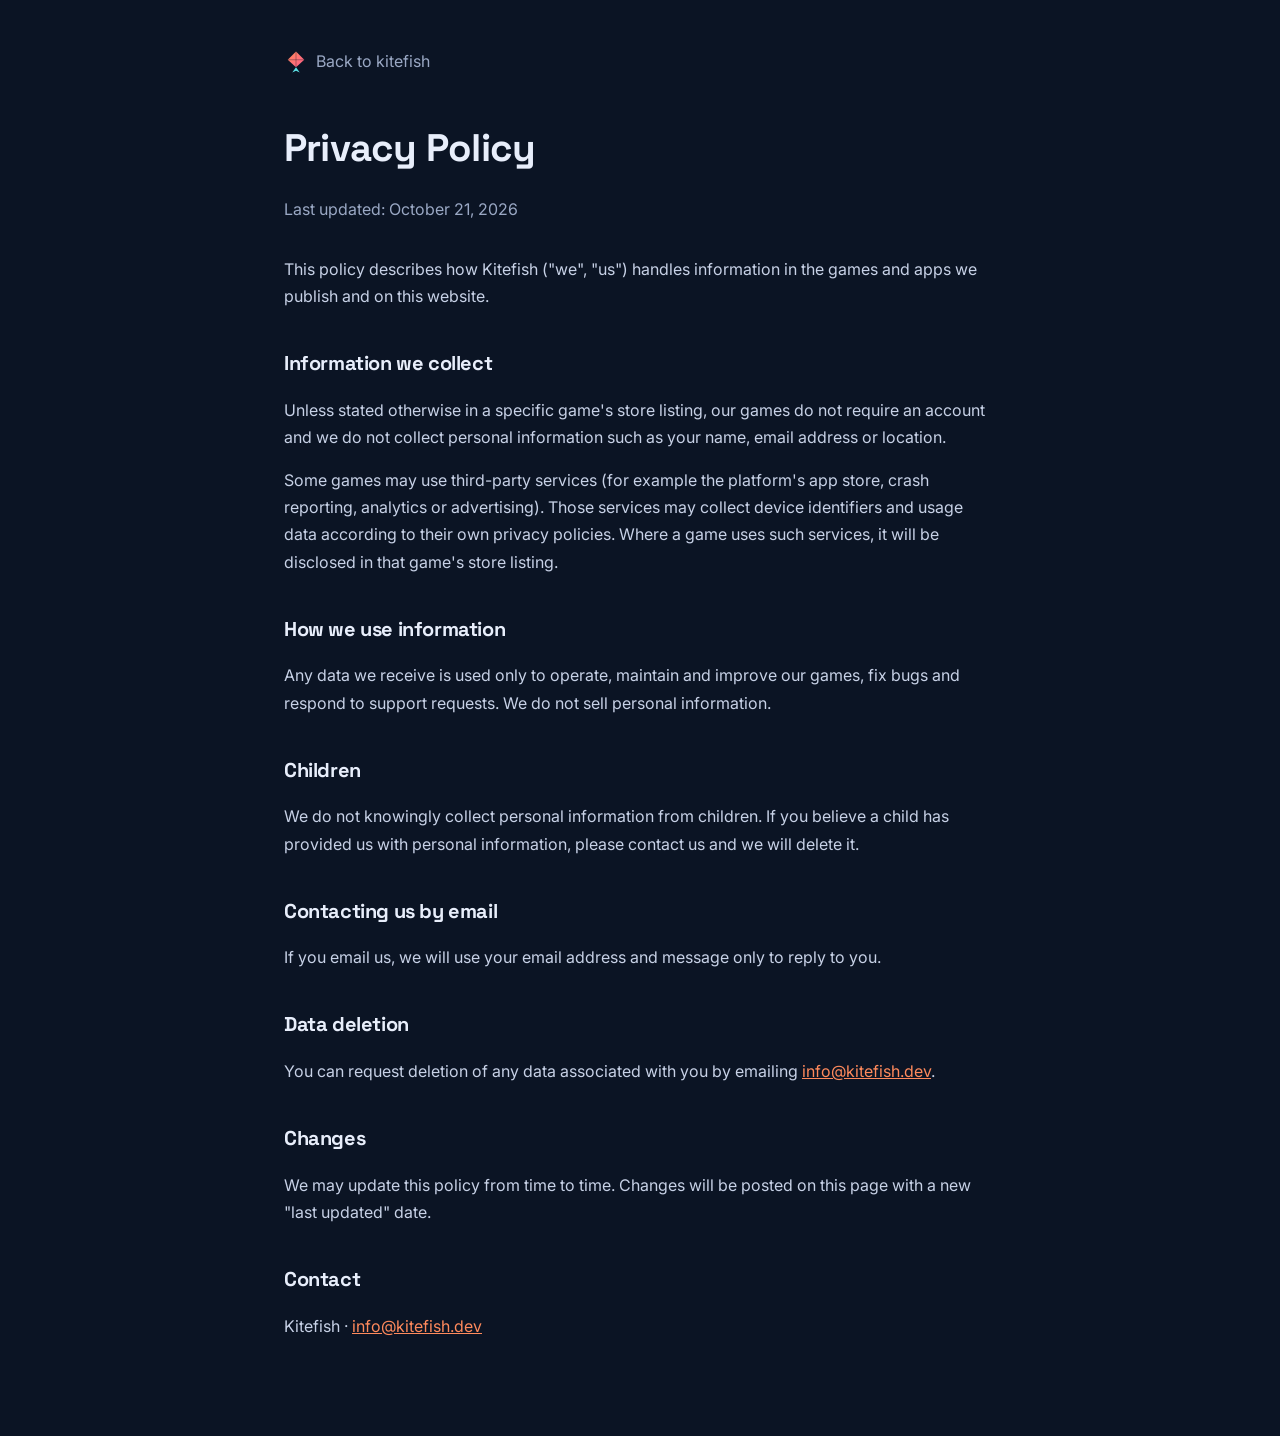
==== privacy.html @ 0909e7d6 "Initial Kitefish website Co-Authored-By: Claude Opus 5.5 <noreply@anthropic.com>" ====
<!doctype html>
<html lang="en">
<head>
  <meta charset="utf-8">
  <meta name="viewport" content="width=device-width, initial-scale=1">
  <title>Privacy Policy — Kitefish</title>
  <meta name="theme-color" content="#0b1424">
  <link rel="icon" href="favicon.svg" type="image/svg+xml">
  <link href="https://fonts.googleapis.com/css2?family=Space+Grotesk:wght@700&family=Inter:wght@400;500&display=swap" rel="stylesheet">
  <style>
    :root { --bg: #0b1424; --line: #22345a; --text: #e8eefb; --muted: #9aa8c4; --coral: #ff8a5c; }
    * { box-sizing: border-box; }
    body { margin: 0; font-family: Inter, system-ui, sans-serif; background: var(--bg); color: var(--text); line-height: 1.7; }
    .wrap { max-width: 760px; margin: 0 auto; padding: 48px 24px 80px; }
    a { color: var(--coral); }
    .back { display: inline-flex; align-items: center; gap: 8px; color: var(--muted); text-decoration: none; margin-bottom: 40px; }
    .back img { width: 24px; }
    h1, h2 { font-family: "Space Grotesk", sans-serif; letter-spacing: -0.02em; }
    h1 { font-size: 2.4rem; margin: 0 0 6px; }
    h2 { font-size: 1.25rem; margin-top: 36px; }
    p, li { color: #c7d1e6; }
    .date { color: var(--muted); margin-bottom: 32px; }
    @media (max-width: 640px) { .wrap { padding: 32px 16px 64px; } }
  </style>
</head>
<body>
  <div class="wrap">
    <a class="back" href="./"><img src="favicon.svg" alt="">Back to kitefish</a>
    <h1>Privacy Policy</h1>
    <p class="date">Last updated: October 21, 2026</p>

    <p>This policy describes how Kitefish ("we", "us") handles information in the games and apps we publish and on this website.</p>

    <h2>Information we collect</h2>
    <p>Unless stated otherwise in a specific game's store listing, our games do not require an account and we do not collect personal information such as your name, email address or location.</p>
    <p>Some games may use third-party services (for example the platform's app store, crash reporting, analytics or advertising). Those services may collect device identifiers and usage data according to their own privacy policies. Where a game uses such services, it will be disclosed in that game's store listing.</p>

    <h2>How we use information</h2>
    <p>Any data we receive is used only to operate, maintain and improve our games, fix bugs and respond to support requests. We do not sell personal information.</p>

    <h2>Children</h2>
    <p>We do not knowingly collect personal information from children. If you believe a child has provided us with personal information, please contact us and we will delete it.</p>

    <h2>Contacting us by email</h2>
    <p>If you email us, we will use your email address and message only to reply to you.</p>

    <h2>Data deletion</h2>
    <p>You can request deletion of any data associated with you by emailing <a href="mailto:info@kitefish.dev">info@kitefish.dev</a>.</p>

    <h2>Changes</h2>
    <p>We may update this policy from time to time. Changes will be posted on this page with a new "last updated" date.</p>

    <h2>Contact</h2>
    <p>Kitefish &middot; <a href="mailto:info@kitefish.dev">info@kitefish.dev</a></p>
  </div>
</body>
</html>
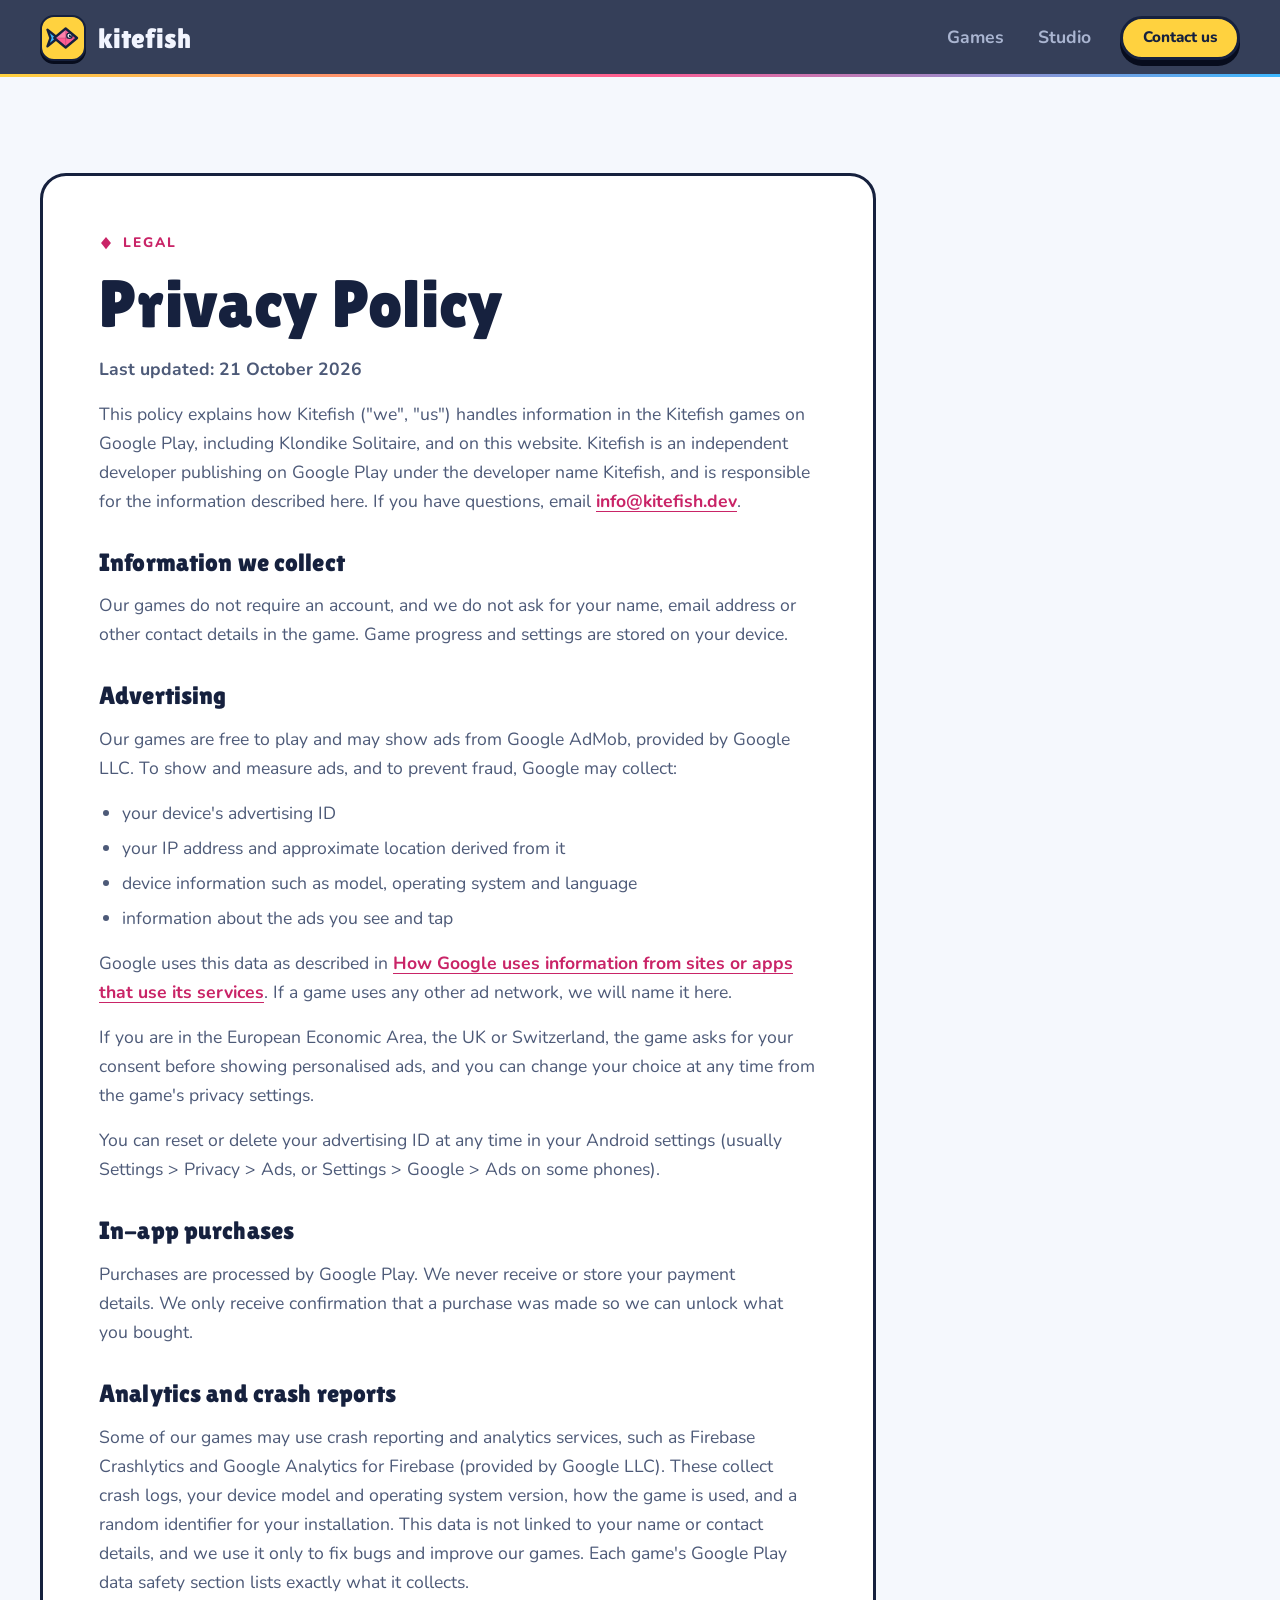
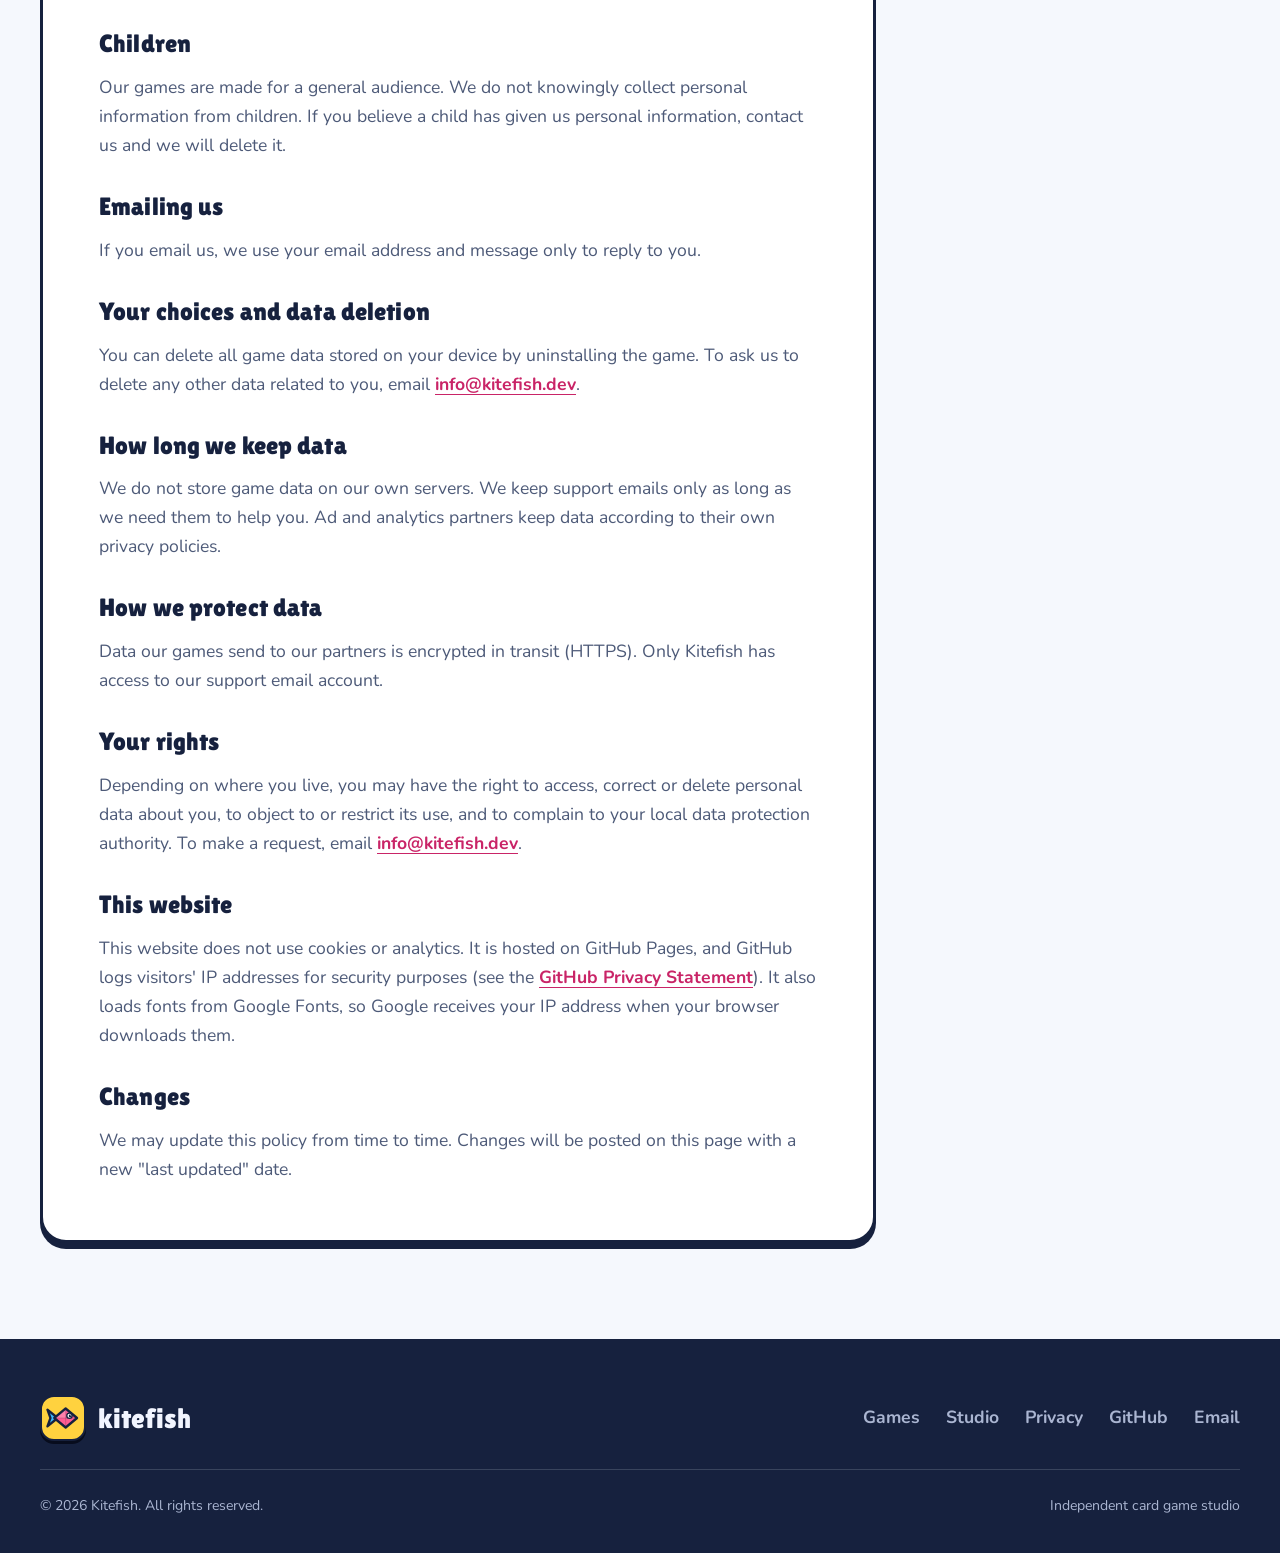
==== commit a63d4c73: "Rebuild site with Sticker Pop brand and new logo New diamond-fish mark, sticker-style design system," ====
--- a/privacy.html
+++ b/privacy.html
@@ -2,56 +2,121 @@
 <html lang="en">
 <head>
   <meta charset="utf-8">
-  <meta name="viewport" content="width=device-width, initial-scale=1">
-  <title>Privacy Policy — Kitefish</title>
-  <meta name="theme-color" content="#0b1424">
+  <meta name="viewport" content="width=device-width, initial-scale=1, viewport-fit=cover">
+  <title>Privacy Policy | Kitefish</title>
+  <meta name="description" content="How Kitefish games and the kitefish.dev website handle your data.">
+  <meta name="theme-color" content="#16213e">
   <link rel="icon" href="favicon.svg" type="image/svg+xml">
-  <link href="https://fonts.googleapis.com/css2?family=Space+Grotesk:wght@700&family=Inter:wght@400;500&display=swap" rel="stylesheet">
-  <style>
-    :root { --bg: #0b1424; --line: #22345a; --text: #e8eefb; --muted: #9aa8c4; --coral: #ff8a5c; }
-    * { box-sizing: border-box; }
-    body { margin: 0; font-family: Inter, system-ui, sans-serif; background: var(--bg); color: var(--text); line-height: 1.7; }
-    .wrap { max-width: 760px; margin: 0 auto; padding: 48px 24px 80px; }
-    a { color: var(--coral); }
-    .back { display: inline-flex; align-items: center; gap: 8px; color: var(--muted); text-decoration: none; margin-bottom: 40px; }
-    .back img { width: 24px; }
-    h1, h2 { font-family: "Space Grotesk", sans-serif; letter-spacing: -0.02em; }
-    h1 { font-size: 2.4rem; margin: 0 0 6px; }
-    h2 { font-size: 1.25rem; margin-top: 36px; }
-    p, li { color: #c7d1e6; }
-    .date { color: var(--muted); margin-bottom: 32px; }
-    @media (max-width: 640px) { .wrap { padding: 32px 16px 64px; } }
-  </style>
+  <link rel="apple-touch-icon" href="images/logo.png">
+  <link rel="preconnect" href="https://fonts.googleapis.com">
+  <link rel="preconnect" href="https://fonts.gstatic.com" crossorigin>
+  <link rel="stylesheet" href="https://fonts.googleapis.com/css2?family=Lilita+One&family=Nunito:wght@400;600;700;800&display=swap">
+  <link rel="stylesheet" href="styles.css">
+  <script src="site.js" defer></script>
 </head>
 <body>
-  <div class="wrap">
-    <a class="back" href="./"><img src="favicon.svg" alt="">Back to kitefish</a>
-    <h1>Privacy Policy</h1>
-    <p class="date">Last updated: October 21, 2026</p>
+  <a class="skip" href="#main">Skip to content</a>
 
-    <p>This policy describes how Kitefish ("we", "us") handles information in the games and apps we publish and on this website.</p>
+  <svg width="0" height="0" style="position:absolute" aria-hidden="true">
+    <symbol id="i-arrow" viewBox="0 0 24 24"><path d="M5 12h14M13 6l6 6-6 6" fill="none" stroke="currentColor" stroke-width="2.6" stroke-linecap="round" stroke-linejoin="round"/></symbol>
+  </svg>
 
-    <h2>Information we collect</h2>
-    <p>Unless stated otherwise in a specific game's store listing, our games do not require an account and we do not collect personal information such as your name, email address or location.</p>
-    <p>Some games may use third-party services (for example the platform's app store, crash reporting, analytics or advertising). Those services may collect device identifiers and usage data according to their own privacy policies. Where a game uses such services, it will be disclosed in that game's store listing.</p>
+  <header class="site-header">
+    <div class="wrap bar">
+      <a class="brand" href="./" aria-label="Kitefish home">
+        <span class="brand-mark"><img src="favicon.svg" alt="" width="38" height="38"></span>
+        kitefish
+      </a>
+      <nav class="nav" aria-label="Main">
+        <a href="./#games">Games</a>
+        <a href="./#studio">Studio</a>
+        <a class="btn btn-sun btn-sm" href="./#contact">Contact us</a>
+      </nav>
+      <button class="menu-btn" type="button" popovertarget="menu" aria-label="Open menu">
+        <svg viewBox="0 0 24 24" aria-hidden="true"><path d="M4 7h16M4 12h16M4 17h16" fill="none" stroke="currentColor" stroke-width="2.4" stroke-linecap="round"/></svg>
+      </button>
+    </div>
+    <span class="progress" aria-hidden="true"></span>
+  </header>
 
-    <h2>How we use information</h2>
-    <p>Any data we receive is used only to operate, maintain and improve our games, fix bugs and respond to support requests. We do not sell personal information.</p>
+  <nav id="menu" class="menu" popover aria-label="Menu">
+    <a href="./#games">Games <svg aria-hidden="true"><use href="#i-arrow"/></svg></a>
+    <a href="./#studio">Studio <svg aria-hidden="true"><use href="#i-arrow"/></svg></a>
+    <a href="./#contact">Contact us <svg aria-hidden="true"><use href="#i-arrow"/></svg></a>
+  </nav>
 
-    <h2>Children</h2>
-    <p>We do not knowingly collect personal information from children. If you believe a child has provided us with personal information, please contact us and we will delete it.</p>
+  <main id="main" class="doc">
+    <div class="wrap">
+      <article class="prose">
+        <p class="eyebrow">Legal</p>
+        <h1>Privacy Policy</h1>
+        <p class="updated">Last updated: 21 October 2026</p>
 
-    <h2>Contacting us by email</h2>
-    <p>If you email us, we will use your email address and message only to reply to you.</p>
+        <p>This policy explains how Kitefish ("we", "us") handles information in the Kitefish games on Google Play, including Klondike Solitaire, and on this website. Kitefish is an independent developer publishing on Google Play under the developer name Kitefish, and is responsible for the information described here. If you have questions, email <a href="mailto:info@kitefish.dev">info@kitefish.dev</a>.</p>
 
-    <h2>Data deletion</h2>
-    <p>You can request deletion of any data associated with you by emailing <a href="mailto:info@kitefish.dev">info@kitefish.dev</a>.</p>
+        <h2>Information we collect</h2>
+        <p>Our games do not require an account, and we do not ask for your name, email address or other contact details in the game. Game progress and settings are stored on your device.</p>
 
-    <h2>Changes</h2>
-    <p>We may update this policy from time to time. Changes will be posted on this page with a new "last updated" date.</p>
+        <h2>Advertising</h2>
+        <p>Our games are free to play and may show ads from Google AdMob, provided by Google LLC. To show and measure ads, and to prevent fraud, Google may collect:</p>
+        <ul>
+          <li>your device's advertising ID</li>
+          <li>your IP address and approximate location derived from it</li>
+          <li>device information such as model, operating system and language</li>
+          <li>information about the ads you see and tap</li>
+        </ul>
+        <p>Google uses this data as described in <a href="https://policies.google.com/technologies/partner-sites">How Google uses information from sites or apps that use its services</a>. If a game uses any other ad network, we will name it here.</p>
+        <p>If you are in the European Economic Area, the UK or Switzerland, the game asks for your consent before showing personalised ads, and you can change your choice at any time from the game's privacy settings.</p>
+        <p>You can reset or delete your advertising ID at any time in your Android settings (usually Settings &gt; Privacy &gt; Ads, or Settings &gt; Google &gt; Ads on some phones).</p>
 
-    <h2>Contact</h2>
-    <p>Kitefish &middot; <a href="mailto:info@kitefish.dev">info@kitefish.dev</a></p>
-  </div>
+        <h2>In-app purchases</h2>
+        <p>Purchases are processed by Google Play. We never receive or store your payment details. We only receive confirmation that a purchase was made so we can unlock what you bought.</p>
+
+        <h2>Analytics and crash reports</h2>
+        <p>Some of our games may use crash reporting and analytics services, such as Firebase Crashlytics and Google Analytics for Firebase (provided by Google LLC). These collect crash logs, your device model and operating system version, how the game is used, and a random identifier for your installation. This data is not linked to your name or contact details, and we use it only to fix bugs and improve our games. Each game's Google Play data safety section lists exactly what it collects.</p>
+
+        <h2>Children</h2>
+        <p>Our games are made for a general audience. We do not knowingly collect personal information from children. If you believe a child has given us personal information, contact us and we will delete it.</p>
+
+        <h2>Emailing us</h2>
+        <p>If you email us, we use your email address and message only to reply to you.</p>
+
+        <h2>Your choices and data deletion</h2>
+        <p>You can delete all game data stored on your device by uninstalling the game. To ask us to delete any other data related to you, email <a href="mailto:info@kitefish.dev">info@kitefish.dev</a>.</p>
+
+        <h2>How long we keep data</h2>
+        <p>We do not store game data on our own servers. We keep support emails only as long as we need them to help you. Ad and analytics partners keep data according to their own privacy policies.</p>
+
+        <h2>How we protect data</h2>
+        <p>Data our games send to our partners is encrypted in transit (HTTPS). Only Kitefish has access to our support email account.</p>
+
+        <h2>Your rights</h2>
+        <p>Depending on where you live, you may have the right to access, correct or delete personal data about you, to object to or restrict its use, and to complain to your local data protection authority. To make a request, email <a href="mailto:info@kitefish.dev">info@kitefish.dev</a>.</p>
+
+        <h2>This website</h2>
+        <p>This website does not use cookies or analytics. It is hosted on GitHub Pages, and GitHub logs visitors' IP addresses for security purposes (see the <a href="https://docs.github.com/en/site-policy/privacy-policies/github-general-privacy-statement">GitHub Privacy Statement</a>). It also loads fonts from Google Fonts, so Google receives your IP address when your browser downloads them.</p>
+
+        <h2>Changes</h2>
+        <p>We may update this policy from time to time. Changes will be posted on this page with a new "last updated" date.</p>
+      </article>
+    </div>
+  </main>
+
+  <footer class="site-footer">
+    <div class="wrap footer-grid">
+      <a class="brand" href="./" aria-label="Kitefish home">
+        <span class="brand-mark"><img src="favicon.svg" alt="" width="38" height="38"></span>
+        kitefish
+      </a>
+      <nav class="footer-links" aria-label="Footer">
+        <a href="./#games">Games</a>
+        <a href="./#studio">Studio</a>
+        <a href="privacy.html" aria-current="page">Privacy</a>
+        <a href="https://github.com/kitefish-dev">GitHub</a>
+        <a href="mailto:info@kitefish.dev">Email</a>
+      </nav>
+      <p class="fine"><span>&copy; <span data-year>2026</span> Kitefish. All rights reserved.</span><span>Independent card game studio</span></p>
+    </div>
+  </footer>
 </body>
 </html>
--- a/styles.css
+++ b/styles.css
@@ -0,0 +1,867 @@
+/* Kitefish site styles.
+   Brand: "Sticker Pop" — sunshine, bubblegum, sky and a navy outline that
+   gives every element a die-cut sticker edge. */
+
+@media (prefers-reduced-motion: no-preference) {
+  @view-transition { navigation: auto; }
+}
+
+@layer reset, tokens, base, layout, components, sections, motion;
+
+/* ---------- Reset ---------- */
+@layer reset {
+  *, *::before, *::after { box-sizing: border-box; }
+  * { margin: 0; padding: 0; }
+  html { -webkit-text-size-adjust: none; text-size-adjust: none; }
+  img, svg { display: block; max-width: 100%; }
+  ul, ol { list-style: none; }
+  button { font: inherit; color: inherit; background: none; border: 0; cursor: pointer; }
+  [hidden] { display: none !important; }
+}
+
+/* ---------- Tokens ---------- */
+@layer tokens {
+  :root {
+    color-scheme: light;
+
+    /* Brand */
+    --sun: #ffd23f;
+    --pink: #ff5c93;
+    --sky: #3db8ff;
+    --navy: #16213e;
+    --white: #ffffff;
+
+    /* Derived */
+    --navy-deep: #070c1d;
+    --paper: #f5f8fd;
+    --ink: var(--navy);
+    --ink-muted: #4d5a78;
+    --on-navy: #f2f5ff;
+    --on-navy-muted: #aab5d1;
+    --line: color-mix(in oklch, var(--navy) 14%, transparent);
+    --line-on-navy: color-mix(in oklch, var(--on-navy) 16%, transparent);
+    --pink-deep: #c92467;
+
+    /* The brand diamond, used as a mask */
+    --diamond: url("data:image/svg+xml,%3Csvg xmlns='http://www.w3.org/2000/svg' viewBox='0 0 24 24'%3E%3Cpath d='M12 1.5 20.5 12 12 22.5 3.5 12z'/%3E%3C/svg%3E");
+
+    /* Type */
+    --font-display: "Lilita One", "Arial Rounded MT Bold", "Trebuchet MS", sans-serif;
+    --font-body: "Nunito", ui-rounded, system-ui, -apple-system, "Segoe UI", Roboto, sans-serif;
+    --step--1: clamp(0.8rem, 0.78rem + 0.1vw, 0.86rem);
+    --step-0: clamp(1rem, 0.97rem + 0.18vw, 1.1rem);
+    --step-1: clamp(1.3rem, 1.18rem + 0.5vw, 1.6rem);
+    --step-2: clamp(1.7rem, 1.4rem + 1.3vw, 2.5rem);
+    --step-3: clamp(2.3rem, 1.6rem + 3.2vw, 4.2rem);
+
+    /* Sticker system */
+    --lift-c: var(--navy);
+    --border: 3px solid var(--navy);
+    --radius: 26px;
+    --radius-sm: 16px;
+
+    --max: 1200px;
+    --header-h: 76px;
+    --ease-out: cubic-bezier(0.16, 1, 0.3, 1);
+    --ease-spring: cubic-bezier(0.34, 1.56, 0.64, 1);
+  }
+
+  /* Re-resolve the drop shadows wherever a section changes --lift-c */
+  :root, .site-header, .hero {
+    --lift: 0 6px 0 var(--lift-c);
+    --lift-hover: 0 9px 0 var(--lift-c);
+    --lift-sm: 0 3px 0 var(--lift-c);
+  }
+
+  @supports (color: oklch(from red l c h)) {
+    :root { --pink-deep: oklch(from var(--pink) calc(l - 0.15) c h); }
+  }
+}
+
+/* ---------- Base ---------- */
+@layer base {
+  html {
+    background: var(--navy);
+    scroll-padding-top: calc(var(--header-h) + 12px);
+  }
+  body {
+    min-height: 100svh;
+    background: var(--paper);
+    color: var(--ink);
+    font-family: var(--font-body);
+    font-size: var(--step-0);
+    line-height: 1.65;
+    -webkit-font-smoothing: antialiased;
+    overflow-x: clip;
+  }
+  h1, h2, h3 {
+    font-family: var(--font-display);
+    font-weight: 400;
+    line-height: 1.02;
+    letter-spacing: 0.005em;
+    text-wrap: balance;
+  }
+  p { text-wrap: pretty; }
+  a { color: inherit; text-underline-offset: 0.2em; }
+  /* Navy ring on light surfaces, sky ring on navy ones */
+  :focus-visible { outline: 3px solid var(--focus, var(--navy)); outline-offset: 3px; border-radius: 10px; }
+  .site-header, .hero, .site-footer, .skip { --focus: var(--sky); }
+  .visually-hidden {
+    position: absolute;
+    width: 1px; height: 1px;
+    margin: -1px;
+    overflow: hidden;
+    clip-path: inset(50%);
+    white-space: nowrap;
+  }
+  ::selection { background: var(--sun); color: var(--navy); }
+  .skip {
+    position: absolute;
+    left: 16px;
+    top: -100px;
+    z-index: 100;
+    padding: 10px 16px;
+    border: var(--border);
+    border-radius: 12px;
+    background: var(--sun);
+    color: var(--navy);
+    font-weight: 800;
+    &:focus { top: 12px; }
+  }
+}
+
+/* ---------- Layout ---------- */
+@layer layout {
+  .wrap {
+    width: 100%;
+    max-width: calc(var(--max) + 80px);
+    margin-inline: auto;
+    padding-left: max(clamp(16px, 4vw, 40px), env(safe-area-inset-left, 0px));
+    padding-right: max(clamp(16px, 4vw, 40px), env(safe-area-inset-right, 0px));
+  }
+  .section { padding-block: clamp(72px, 10vw, 136px); }
+  .section-head {
+    display: grid;
+    justify-items: start;
+    gap: 16px;
+    max-width: 780px;
+    margin-bottom: clamp(36px, 5vw, 60px);
+    & h2 { font-size: var(--step-3); }
+    & p { color: var(--ink-muted); font-size: clamp(1.05rem, 1rem + 0.4vw, 1.25rem); max-width: 56ch; }
+  }
+}
+
+/* ---------- Components ---------- */
+@layer components {
+  .eyebrow {
+    display: inline-flex;
+    align-items: center;
+    gap: 10px;
+    font-weight: 800;
+    font-size: var(--step--1);
+    letter-spacing: 0.14em;
+    text-transform: uppercase;
+    color: var(--pink-deep);
+    &::before {
+      content: "";
+      width: 14px; height: 14px;
+      background: currentColor;
+      -webkit-mask: var(--diamond) center / contain no-repeat;
+      mask: var(--diamond) center / contain no-repeat;
+    }
+  }
+
+  /* Sticker buttons: outline + solid drop that presses down */
+  .btn {
+    --bg: var(--white);
+    --fg: var(--navy);
+    display: inline-flex;
+    align-items: center;
+    justify-content: center;
+    gap: 10px;
+    min-height: 54px;
+    padding: 0 26px;
+    border: var(--border);
+    border-radius: 999px;
+    background: var(--bg);
+    color: var(--fg);
+    box-shadow: var(--lift);
+    font-weight: 800;
+    font-size: 1.02rem;
+    text-decoration: none;
+    white-space: nowrap;
+    transition: translate 0.2s var(--ease-out), box-shadow 0.2s var(--ease-out), background-color 0.2s;
+    & svg { width: 20px; height: 20px; flex: none; transition: translate 0.3s var(--ease-spring); }
+    &:hover { translate: 0 -3px; box-shadow: var(--lift-hover); & svg { translate: 3px 0; } }
+    &:active { translate: 0 4px; box-shadow: 0 2px 0 var(--lift-c); }
+  }
+  .btn-sun { --bg: var(--sun); &:hover { --bg: color-mix(in oklch, var(--sun), var(--white) 25%); } }
+  .btn-pink { --bg: var(--pink); --fg: var(--navy); }
+  .btn-line {
+    --bg: transparent;
+    --fg: var(--on-navy);
+    border-color: color-mix(in oklch, var(--on-navy) 55%, transparent);
+    box-shadow: none;
+    &:hover { --bg: var(--line-on-navy); box-shadow: none; border-color: var(--on-navy); }
+    &:active { box-shadow: none; }
+  }
+  .btn-sm { min-height: 44px; padding-inline: 20px; font-size: 0.95rem; }
+
+  .pill {
+    display: inline-flex;
+    align-items: center;
+    gap: 8px;
+    padding: 5px 13px;
+    border: 2px solid var(--navy);
+    border-radius: 999px;
+    background: var(--white);
+    font-weight: 800;
+    font-size: 0.76rem;
+    letter-spacing: 0.08em;
+    text-transform: uppercase;
+    line-height: 1.4;
+    &.live {
+      background: var(--sun);
+      &::before {
+        content: "";
+        width: 8px; height: 8px;
+        border-radius: 50%;
+        background: var(--pink);
+      }
+    }
+  }
+  .pills { display: flex; flex-wrap: wrap; gap: 8px; }
+
+  /* Brand lockup: app-icon tile + wordmark */
+  .brand {
+    display: inline-flex;
+    align-items: center;
+    gap: 12px;
+    text-decoration: none;
+    font-family: var(--font-display);
+    font-size: 1.75rem;
+    line-height: 1;
+    & .brand-mark {
+      display: grid;
+      place-items: center;
+      width: 46px; height: 46px;
+      border: 2.5px solid var(--navy);
+      border-radius: 14px;
+      background: var(--sun);
+      box-shadow: 0 3px 0 var(--navy-deep);
+      transition: rotate 0.5s var(--ease-spring), scale 0.5s var(--ease-spring);
+      & img { width: 38px; height: 38px; }
+    }
+    &:hover .brand-mark { rotate: -8deg; scale: 1.06; }
+  }
+}
+
+/* ---------- Sections ---------- */
+@layer sections {
+
+  /* Header */
+  .site-header {
+    --lift-c: var(--navy-deep);
+    position: sticky;
+    top: 0;
+    z-index: 50;
+    padding-top: env(safe-area-inset-top, 0px);
+    background: color-mix(in oklch, var(--navy) 86%, transparent);
+    backdrop-filter: blur(14px) saturate(150%);
+    -webkit-backdrop-filter: blur(14px) saturate(150%);
+    border-bottom: 1px solid var(--line-on-navy);
+    color: var(--on-navy);
+    /* Only one element per page may carry a given transition name */
+    & .brand { view-transition-name: brand; }
+    & .bar {
+      height: var(--header-h);
+      display: flex;
+      align-items: center;
+      justify-content: space-between;
+      gap: 16px;
+    }
+  }
+  .progress { display: none; }
+  .nav {
+    display: flex;
+    align-items: center;
+    gap: 4px;
+    & > a:not(.btn) {
+      padding: 8px 15px;
+      border-radius: 999px;
+      font-weight: 700;
+      text-decoration: none;
+      color: var(--on-navy-muted);
+      transition: color 0.2s, background-color 0.2s;
+      &:hover { color: var(--on-navy); background: var(--line-on-navy); }
+    }
+    & .btn { margin-left: 10px; }
+  }
+  .menu-btn {
+    display: none;
+    place-items: center;
+    width: 46px; height: 46px;
+    border: 2px solid var(--line-on-navy);
+    border-radius: 14px;
+    color: var(--on-navy);
+    & svg { width: 22px; height: 22px; }
+  }
+  @media (width < 760px) {
+    .nav { display: none; }
+    .menu-btn { display: grid; }
+  }
+
+  /* Mobile menu (popover) */
+  .menu {
+    position: fixed;
+    inset: calc(var(--header-h) + env(safe-area-inset-top, 0px) + 8px) max(16px, env(safe-area-inset-right, 0px)) auto auto;
+    width: min(280px, calc(100vw - 32px));
+    margin: 0;
+    padding: 10px;
+    border: var(--border);
+    border-radius: 22px;
+    background: var(--white);
+    color: var(--navy);
+    box-shadow: var(--lift);
+    opacity: 0;
+    translate: 0 -10px;
+    scale: 0.97;
+    transform-origin: top right;
+    transition: opacity 0.2s, translate 0.3s var(--ease-out), scale 0.3s var(--ease-out),
+      overlay 0.3s allow-discrete, display 0.3s allow-discrete;
+    &:popover-open {
+      display: grid;
+      gap: 2px;
+      opacity: 1;
+      translate: 0 0;
+      scale: 1;
+      @starting-style { opacity: 0; translate: 0 -10px; scale: 0.97; }
+    }
+    & a {
+      display: flex;
+      align-items: center;
+      justify-content: space-between;
+      padding: 13px 14px;
+      border-radius: 14px;
+      font-weight: 800;
+      text-decoration: none;
+      &:hover { background: var(--paper); }
+      & svg { width: 18px; height: 18px; }
+    }
+    &::backdrop { background: color-mix(in oklch, var(--navy) 40%, transparent); }
+  }
+
+  /* Hero */
+  .hero {
+    --lift-c: var(--navy-deep);
+    position: relative;
+    isolation: isolate;
+    overflow: clip;
+    background: var(--navy);
+    color: var(--on-navy);
+    padding-block: clamp(44px, 7vw, 100px) clamp(56px, 8vw, 110px);
+  }
+  .hero-bg {
+    position: absolute;
+    inset: 0;
+    z-index: -1;
+    pointer-events: none;
+    background:
+      radial-gradient(42% 60% at 88% 18%, color-mix(in oklch, var(--sun) 20%, transparent), transparent 70%),
+      radial-gradient(40% 55% at 0% 95%, color-mix(in oklch, var(--pink) 22%, transparent), transparent 70%),
+      radial-gradient(35% 45% at 60% 115%, color-mix(in oklch, var(--sky) 22%, transparent), transparent 70%);
+    &::before {
+      content: "";
+      position: absolute;
+      inset: 0;
+      background-image: url("data:image/svg+xml,%3Csvg xmlns='http://www.w3.org/2000/svg' width='56' height='56'%3E%3Cpath d='M28 21l6 7-6 7-6-7z' fill='%23fff'/%3E%3C/svg%3E");
+      background-size: 56px 56px;
+      opacity: 0.07;
+      mask-image: radial-gradient(85% 75% at 50% 40%, #000 20%, transparent 80%);
+    }
+  }
+  .hero-grid {
+    display: grid;
+    grid-template-columns: minmax(0, 1.1fr) minmax(0, 1fr);
+    align-items: center;
+    gap: clamp(28px, 5vw, 72px);
+  }
+  @media (width < 900px) {
+    .hero-grid { grid-template-columns: minmax(0, 1fr); }
+  }
+  .hero-copy {
+    container-type: inline-size;
+    display: grid;
+    justify-items: start;
+    gap: 26px;
+    & h1 {
+      font-size: clamp(2.7rem, 14cqi, 5.8rem);
+      line-height: 0.98;
+      /* Single column: the copy is full width, so cap by viewport height too */
+      @media (width < 900px) { font-size: clamp(2.7rem, min(10cqi, 15svh), 4.5rem); }
+    }
+  }
+  .hero-pill {
+    display: inline-flex;
+    align-items: center;
+    gap: 10px;
+    padding: 6px 16px 6px 6px;
+    border: 1.5px solid var(--line-on-navy);
+    border-radius: 999px;
+    background: color-mix(in oklch, var(--navy-deep) 40%, transparent);
+    font-weight: 700;
+    font-size: 0.92rem;
+    color: var(--on-navy);
+    & img {
+      width: 30px; height: 30px;
+      padding: 2px;
+      border-radius: 50%;
+      background: var(--sun);
+    }
+  }
+  .hl {
+    color: var(--sun);
+    text-decoration: underline wavy var(--pink);
+    text-decoration-thickness: 0.07em;
+    text-underline-offset: 0.18em;
+    text-decoration-skip-ink: none;
+  }
+  .lede { font-size: clamp(1.08rem, 1rem + 0.45vw, 1.3rem); color: var(--on-navy-muted); max-width: 48ch; }
+  .actions { display: flex; flex-wrap: wrap; gap: 14px; }
+  .checks {
+    display: flex;
+    flex-wrap: wrap;
+    gap: 10px 24px;
+    font-weight: 700;
+    & li { display: inline-flex; align-items: center; gap: 9px; }
+    & svg {
+      width: 22px; height: 22px;
+      padding: 4px;
+      border-radius: 50%;
+      background: var(--sun);
+      color: var(--navy);
+    }
+  }
+
+  /* Hero art: the mark as a big die-cut sticker on a sunburst */
+  .hero-art {
+    container-type: inline-size;
+    position: relative;
+    width: 100%;
+    max-width: 500px;
+    aspect-ratio: 1;
+    justify-self: center;
+  }
+  @media (width < 900px) {
+    .hero-art { max-width: 380px; }
+  }
+  .burst {
+    position: absolute;
+    inset: -8%;
+    border-radius: 50%;
+    background: repeating-conic-gradient(
+      color-mix(in oklch, var(--sun) 16%, transparent) 0 9deg, transparent 9deg 18deg);
+    mask-image: radial-gradient(closest-side, #000 35%, transparent 100%);
+  }
+  .sticker-back,
+  .sticker {
+    position: absolute;
+    inset: 17%;
+    border: 3px solid var(--navy);
+    border-radius: 13cqi;
+  }
+  .sticker-back {
+    background: var(--sun);
+    rotate: 9deg;
+    box-shadow: 0 2cqi 0 var(--navy-deep);
+  }
+  .sticker {
+    display: grid;
+    place-items: center;
+    background: var(--white);
+    rotate: -5deg;
+    box-shadow: 0 2cqi 0 var(--navy-deep);
+    transition: rotate 0.6s var(--ease-spring), scale 0.6s var(--ease-spring);
+    & img { width: 84%; }
+  }
+  .hero-art:hover .sticker { rotate: 2deg; scale: 1.03; }
+  .confetti {
+    position: absolute;
+    width: var(--s);
+    aspect-ratio: 1;
+    border: 3px solid var(--navy);
+    border-radius: 22%;
+    background: var(--c);
+    rotate: 45deg;
+    box-shadow: 0 1cqi 0 var(--navy-deep);
+  }
+  .badge-free {
+    position: absolute;
+    top: 6%;
+    left: 2%;
+    display: grid;
+    place-items: center;
+    width: 24cqi;
+    aspect-ratio: 1;
+    border: 3px solid var(--navy);
+    border-radius: 50%;
+    background: var(--pink);
+    color: var(--navy);
+    box-shadow: 0 1.4cqi 0 var(--navy-deep);
+    font-family: var(--font-display);
+    font-size: 4.6cqi;
+    line-height: 1;
+    text-align: center;
+    rotate: -12deg;
+  }
+
+  /* Ticker */
+  .ticker {
+    position: relative;
+    overflow: clip;
+    background: var(--sun);
+    color: var(--navy);
+    border-block: 3px solid var(--navy);
+    & .track { display: flex; width: max-content; }
+    & ul {
+      display: flex;
+      align-items: center;
+      gap: 30px;
+      padding: 16px 15px;
+      font-family: var(--font-display);
+      font-size: clamp(1.25rem, 1rem + 1vw, 1.75rem);
+      white-space: nowrap;
+    }
+    & li { display: flex; align-items: center; gap: 30px; }
+    & li::after {
+      content: "";
+      width: 18px; height: 18px;
+      background: var(--pink);
+      -webkit-mask: var(--diamond) center / contain no-repeat;
+      mask: var(--diamond) center / contain no-repeat;
+    }
+  }
+  /* Pause control for all looping motion (WCAG 2.2.2) */
+  .motion-toggle {
+    position: absolute;
+    inset-block: 0;
+    right: 0;
+    display: flex;
+    align-items: center;
+    gap: 8px;
+    padding-inline: 16px;
+    border-left: 3px solid var(--navy);
+    background: var(--sun);
+    font-weight: 800;
+    font-size: 0.88rem;
+    cursor: pointer;
+    & input { width: 18px; height: 18px; accent-color: var(--navy); }
+    &:has(:focus-visible) { outline: 3px solid var(--navy); outline-offset: -6px; }
+    @media (prefers-reduced-motion: reduce) { display: none; }
+  }
+
+  /* Games */
+  .games {
+    display: grid;
+    grid-template-columns: repeat(auto-fit, minmax(min(100%, 440px), 1fr));
+    gap: 28px;
+  }
+  .game {
+    container: game / inline-size;
+    border: var(--border);
+    border-radius: var(--radius);
+    background: var(--white);
+    box-shadow: var(--lift);
+    transition: translate 0.3s var(--ease-out), box-shadow 0.3s var(--ease-out);
+    &:hover { translate: 0 -4px; box-shadow: var(--lift-hover); }
+  }
+  .game-body {
+    display: grid;
+    gap: 22px;
+    padding: clamp(22px, 6cqi, 36px);
+  }
+  @container game (width > 520px) {
+    .game-body { grid-template-columns: auto minmax(0, 1fr); gap: 28px; }
+  }
+  .app-icon {
+    display: grid;
+    place-items: center;
+    width: 112px;
+    aspect-ratio: 1;
+    border: var(--border);
+    border-radius: 28px;
+    background: var(--tint, var(--sun));
+    box-shadow: var(--lift-sm);
+    font-family: var(--font-display);
+    font-size: 3rem;
+    color: var(--navy);
+    & img { width: 82%; }
+  }
+  .game-info {
+    display: grid;
+    align-content: start;
+    gap: 14px;
+    & h3 { font-size: var(--step-2); }
+    & p { color: var(--ink-muted); }
+  }
+  .specs {
+    display: grid;
+    grid-template-columns: repeat(auto-fit, minmax(120px, 1fr));
+    gap: 12px 20px;
+    padding-top: 16px;
+    border-top: 2px dashed var(--line);
+    & dt { font-size: 0.74rem; font-weight: 800; letter-spacing: 0.1em; text-transform: uppercase; color: var(--ink-muted); }
+    & dd { font-weight: 800; }
+  }
+
+  /* Studio bento */
+  .studio { background: var(--white); border-block: 3px solid var(--navy); }
+  .bento-wrap { container-type: inline-size; }
+  .bento {
+    display: grid;
+    grid-template-columns: repeat(3, minmax(0, 1fr));
+    gap: 22px;
+  }
+  .tile {
+    --tint: var(--sun);
+    position: relative;
+    isolation: isolate;
+    display: grid;
+    grid-row: span 3;
+    grid-template-rows: subgrid;
+    row-gap: 14px;
+    padding: 28px;
+    border: var(--border);
+    border-radius: var(--radius);
+    background: var(--paper);
+    box-shadow: var(--lift);
+    overflow: clip;
+    transition: translate 0.3s var(--ease-out), box-shadow 0.3s var(--ease-out), opacity 0.3s;
+    & .ico {
+      display: grid;
+      place-items: center;
+      width: 54px; height: 54px;
+      border: var(--border);
+      border-radius: 16px;
+      background: var(--tint);
+      box-shadow: var(--lift-sm);
+      & svg {
+        width: 26px; height: 26px;
+        fill: none;
+        stroke: var(--navy);
+        stroke-width: 2.2;
+        stroke-linecap: round;
+        stroke-linejoin: round;
+      }
+    }
+    & h3 { font-size: var(--step-1); align-self: end; }
+    & p { color: var(--ink-muted); }
+    &.wide {
+      grid-column: span 2;
+      background: var(--navy);
+      color: var(--on-navy);
+      & p { color: var(--on-navy-muted); max-width: min(40ch, 58%); }
+      & h3 { font-size: var(--step-2); max-width: 16ch; }
+      &::after {
+        content: "";
+        position: absolute;
+        z-index: -1;
+        right: -4%;
+        bottom: -22%;
+        width: 42%;
+        aspect-ratio: 1;
+        background: url("favicon.svg") center / contain no-repeat;
+        rotate: -14deg;
+        opacity: 0.9;
+      }
+    }
+  }
+  @media (hover: hover) {
+    .bento:has(.tile:hover) .tile:not(:hover) { opacity: 0.62; }
+    .tile:hover { translate: 0 -4px; box-shadow: var(--lift-hover); }
+  }
+  @container (width < 860px) {
+    .bento { grid-template-columns: repeat(2, minmax(0, 1fr)); }
+  }
+  @container (width < 560px) {
+    .bento { grid-template-columns: minmax(0, 1fr); }
+    .tile.wide { grid-column: auto; & p { max-width: 40ch; } &::after { opacity: 0.25; width: 60%; } }
+  }
+
+  /* Contact */
+  .contact {
+    position: relative;
+    overflow: clip;
+    background: var(--sun);
+  }
+  .contact-inner {
+    display: grid;
+    grid-template-columns: minmax(0, 1.4fr) minmax(0, 1fr);
+    align-items: center;
+    gap: 48px;
+  }
+  @media (width < 860px) {
+    .contact-inner { grid-template-columns: minmax(0, 1fr); }
+    .contact-art { display: none; }
+  }
+  .contact-copy {
+    display: grid;
+    justify-items: start;
+    gap: 22px;
+    & .eyebrow { color: var(--navy); }
+    & h2 { font-size: clamp(2.8rem, 1.6rem + 5.4vw, 5.8rem); }
+    & p:not(.eyebrow) { font-size: clamp(1.05rem, 1rem + 0.4vw, 1.25rem); max-width: 46ch; }
+  }
+  .email-card {
+    display: inline-flex;
+    flex-wrap: wrap;
+    align-items: center;
+    gap: 10px 14px;
+    max-width: 100%;
+    padding: 10px 10px 10px 26px;
+    border: var(--border);
+    border-radius: 32px;
+    background: var(--white);
+    box-shadow: var(--lift);
+  }
+  .email {
+    font-family: var(--font-display);
+    font-size: clamp(1.35rem, 0.9rem + 2.2vw, 2.3rem);
+    line-height: 1.2;
+    padding-block: 8px;
+    text-decoration: none;
+    overflow-wrap: anywhere;
+    &:hover { color: var(--pink-deep); }
+  }
+  .contact-links {
+    display: flex;
+    flex-wrap: wrap;
+    gap: 0 22px;
+    font-weight: 800;
+    & a { display: inline-flex; align-items: center; min-height: 44px; }
+  }
+  .contact-art {
+    position: relative;
+    justify-self: center;
+    width: min(340px, 100%);
+    aspect-ratio: 1;
+    & .sticker { inset: 8%; border-radius: 40px; box-shadow: 0 10px 0 var(--navy); rotate: 7deg; }
+    &:hover .sticker { rotate: -4deg; scale: 1.04; }
+  }
+
+  /* Footer */
+  .site-footer {
+    background: var(--navy);
+    color: var(--on-navy-muted);
+    padding-block: 56px calc(36px + env(safe-area-inset-bottom, 0px));
+    & .brand { color: var(--on-navy); }
+  }
+  .footer-grid {
+    display: grid;
+    grid-template-columns: minmax(0, 1fr) auto;
+    align-items: center;
+    gap: 28px;
+  }
+  .footer-links {
+    display: flex;
+    flex-wrap: wrap;
+    gap: 0 26px;
+    font-weight: 700;
+    & a {
+      display: inline-flex;
+      align-items: center;
+      min-height: 44px;
+      text-decoration: none;
+      &:hover { color: var(--on-navy); }
+    }
+  }
+  .fine {
+    grid-column: 1 / -1;
+    display: flex;
+    flex-wrap: wrap;
+    justify-content: space-between;
+    gap: 8px 20px;
+    padding-top: 24px;
+    border-top: 1px solid var(--line-on-navy);
+    font-size: 0.88rem;
+  }
+  @media (width < 640px) {
+    .footer-grid { grid-template-columns: minmax(0, 1fr); }
+  }
+
+  /* Privacy and other long-form pages */
+  .doc { padding-block: clamp(48px, 8vw, 96px); }
+  .prose {
+    max-width: 76ch;
+    display: grid;
+    gap: 16px;
+    padding: clamp(24px, 5vw, 56px);
+    border: var(--border);
+    border-radius: var(--radius);
+    background: var(--white);
+    box-shadow: var(--lift);
+    & h1 { font-size: var(--step-3); }
+    & h2 { font-size: var(--step-1); margin-top: 18px; }
+    & p:not(.eyebrow), & li { color: var(--ink-muted); }
+    & ul { list-style: disc; padding-left: 1.3em; display: grid; gap: 6px; }
+    & a { color: var(--pink-deep); font-weight: 700; }
+    & .updated { font-weight: 700; }
+  }
+}
+
+/* ---------- Motion ---------- */
+@layer motion {
+  @media (prefers-reduced-motion: no-preference) {
+    html { scroll-behavior: smooth; }
+
+    .rise { animation: rise 0.9s var(--ease-out) backwards; animation-delay: calc(var(--i, 0) * 90ms + 80ms); }
+    @keyframes rise { from { opacity: 0; translate: 0 26px; } }
+
+    .pill.live::before { animation: pulse 1.8s infinite; }
+    @keyframes pulse {
+      0% { box-shadow: 0 0 0 0 color-mix(in oklch, var(--pink) 70%, transparent); }
+      70%, 100% { box-shadow: 0 0 0 8px transparent; }
+    }
+
+    /* Hero art: slow sunburst, the sticker lands, confetti floats */
+    .burst { animation: spin 60s linear infinite; }
+    @keyframes spin { to { rotate: 360deg; } }
+    .hero-art .sticker { animation: land 0.9s var(--ease-spring) 0.25s backwards; }
+    @keyframes land { from { opacity: 0; scale: 0.6; rotate: -30deg; } }
+    .confetti { animation: float var(--d, 6s) ease-in-out infinite alternate; }
+    @keyframes float { to { translate: 0 -3cqi; rotate: 60deg; } }
+    .badge-free { animation: wobble 5s ease-in-out infinite; }
+    @keyframes wobble { 50% { rotate: -4deg; scale: 1.05; } }
+
+    .ticker .track { animation: marquee 32s linear infinite; }
+    .ticker:hover .track { animation-play-state: paused; }
+    @keyframes marquee { to { translate: -25% 0; } }
+
+    /* The pause checkbox stops every looping animation, no JavaScript needed */
+    :root:has(#pause-motion:checked) :is(.ticker .track, .burst, .confetti, .badge-free),
+    :root:has(#pause-motion:checked) .pill.live::before { animation-play-state: paused; }
+
+    @supports (animation-timeline: scroll()) {
+      /* The hero art drifts away as you scroll */
+      .hero-art { animation: drift-out linear both; animation-timeline: scroll(root); animation-range: 0 80vh; }
+      @keyframes drift-out { to { translate: 0 12%; rotate: 6deg; scale: 0.92; } }
+
+      /* Reading progress under the header */
+      .progress {
+        display: block;
+        position: absolute;
+        left: 0; right: 0; bottom: -1px;
+        height: 3px;
+        background: linear-gradient(90deg, var(--sun), var(--pink), var(--sky));
+        transform-origin: 0 50%;
+        animation: progress linear both;
+        animation-timeline: scroll(root);
+      }
+      @keyframes progress { from { scale: 0 1; } }
+
+      /* Sections slide up as they enter the viewport */
+      .reveal { animation: reveal linear both; animation-timeline: view(); animation-range: entry 0% cover 25%; }
+      @keyframes reveal { from { opacity: 0; translate: 0 56px; } }
+    }
+  }
+}
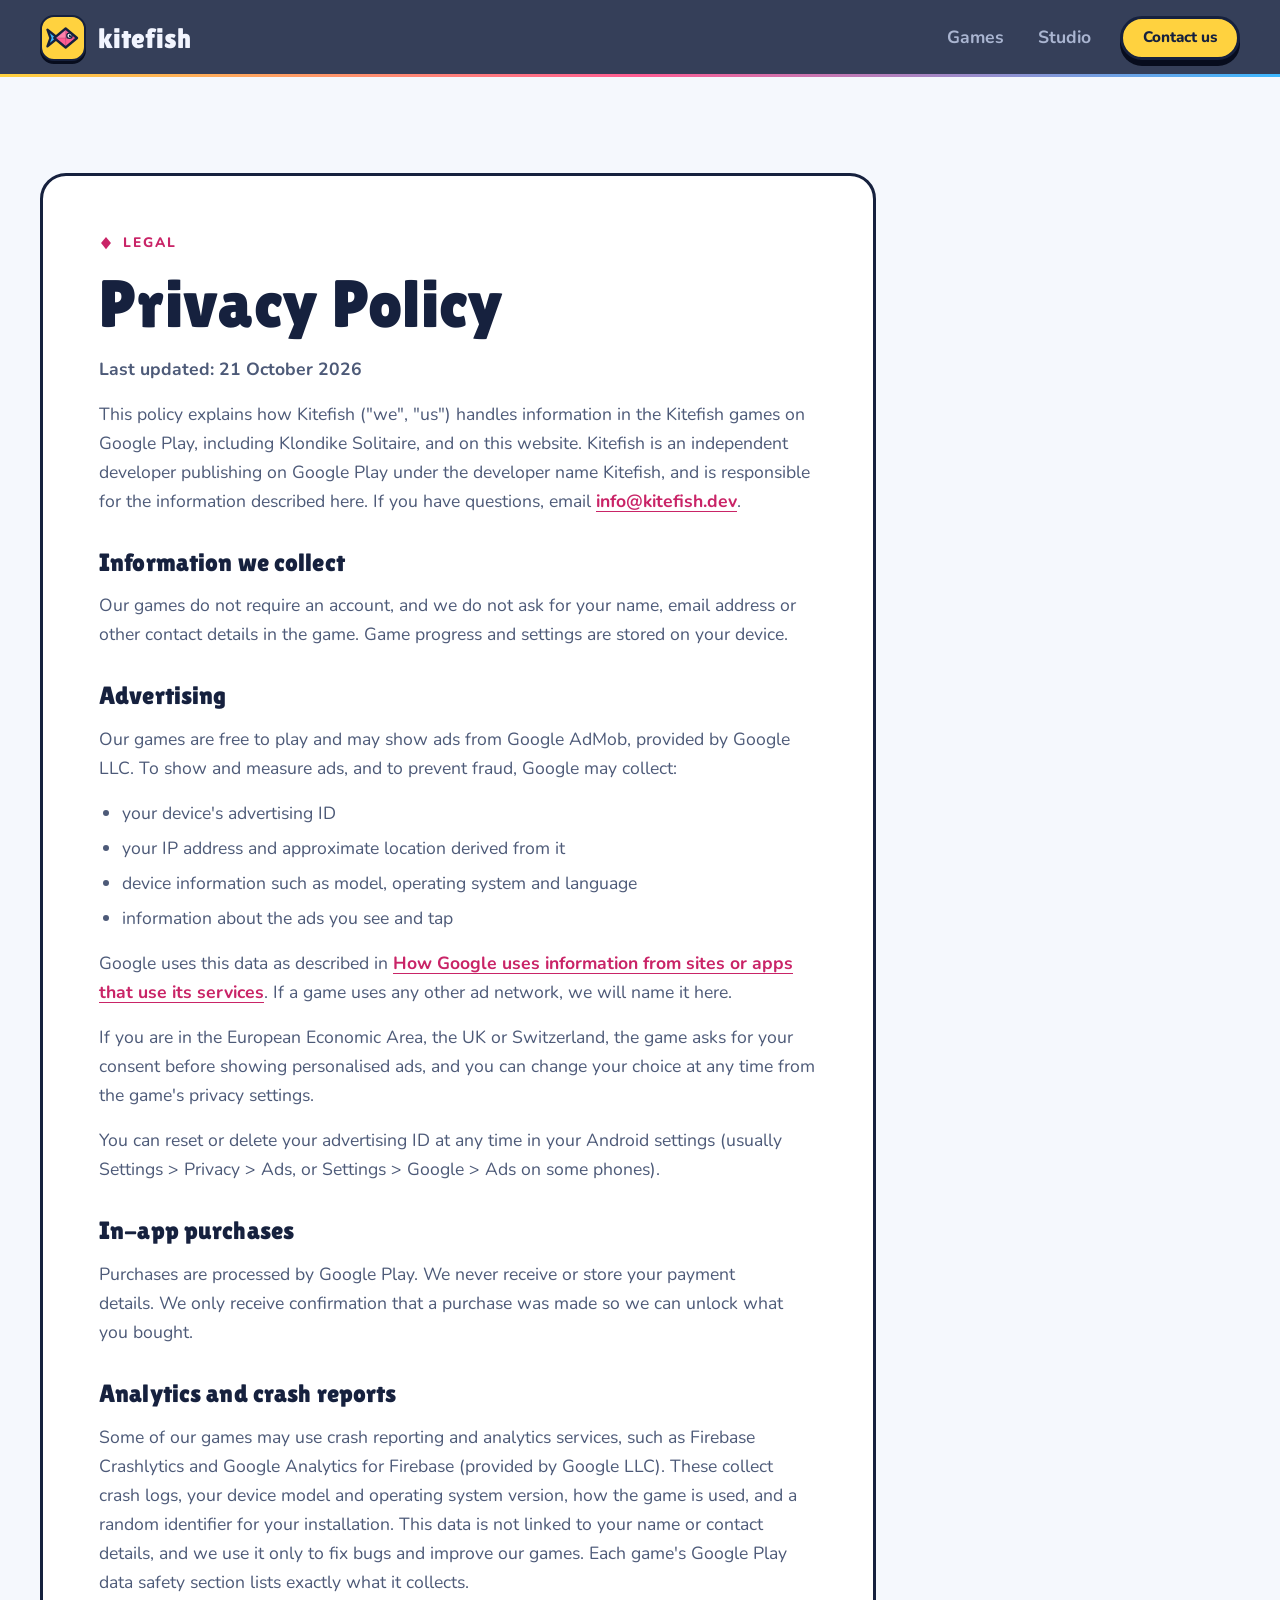
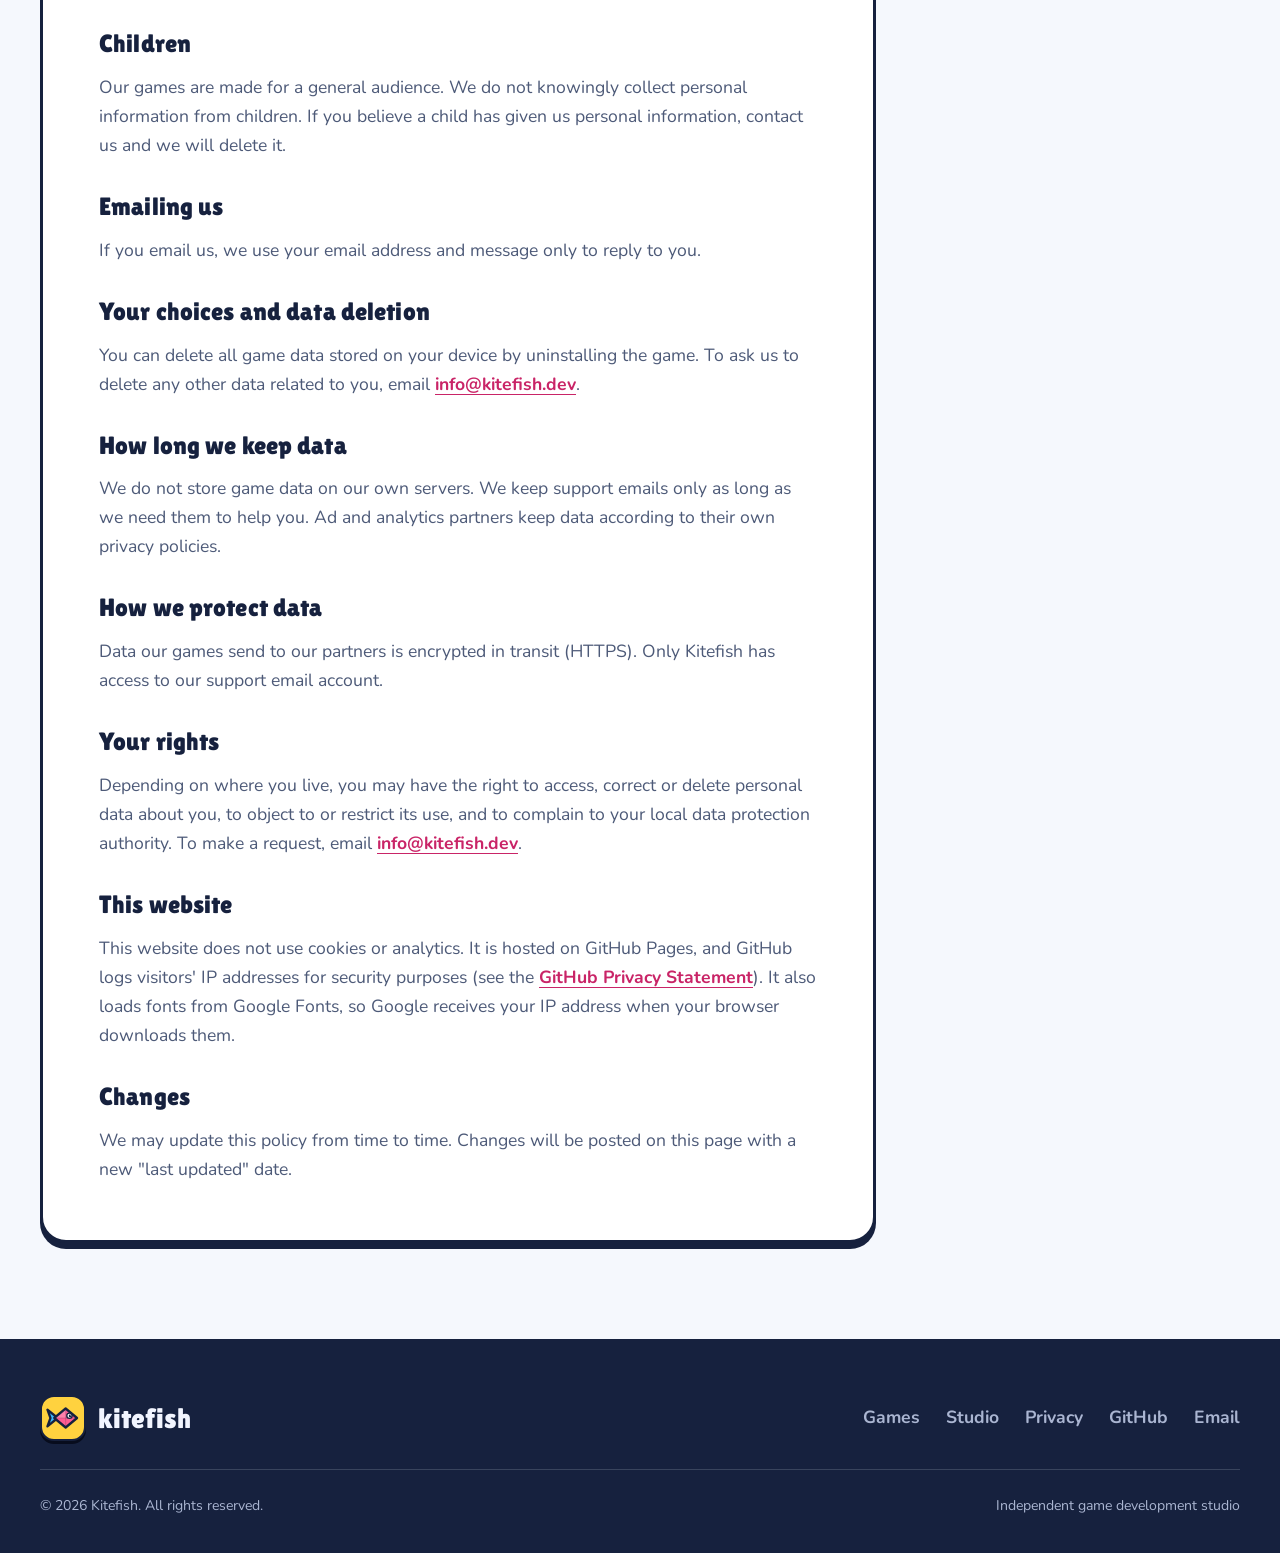
==== commit c9d8051a: "Describe Kitefish as a game development studio Card games are the first titles, not the studio's who" ====
--- a/privacy.html
+++ b/privacy.html
@@ -115,7 +115,7 @@
         <a href="https://github.com/kitefish-dev">GitHub</a>
         <a href="mailto:info@kitefish.dev">Email</a>
       </nav>
-      <p class="fine"><span>&copy; <span data-year>2026</span> Kitefish. All rights reserved.</span><span>Independent card game studio</span></p>
+      <p class="fine"><span>&copy; <span data-year>2026</span> Kitefish. All rights reserved.</span><span>Independent game development studio</span></p>
     </div>
   </footer>
 </body>
